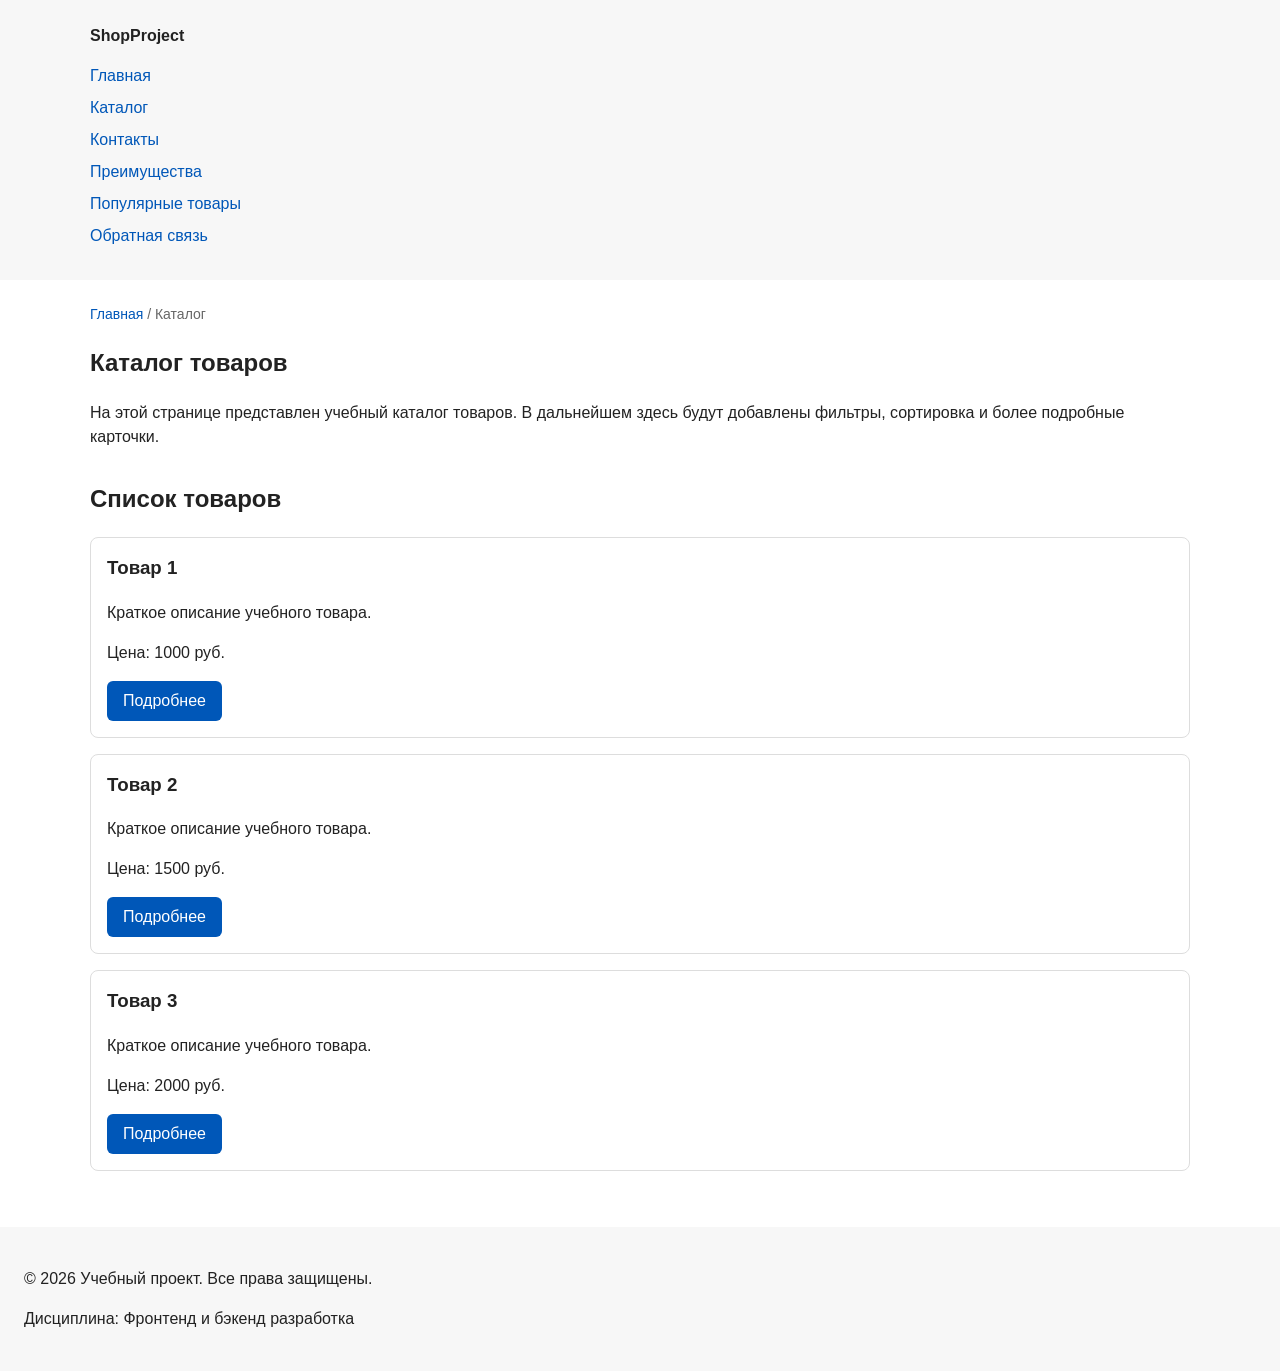
==== catalog.html @ 525224ce "feat: add multi-page structure navigation and anchors" ====
<!doctype html>
<html lang="ru">
  <head>
    <meta charset="UTF-8" />
    <meta name="viewport" content="width=device-width, initial-scale=1.0" />
    <meta
      name="description"
      content="Каталог товаров учебного интернет-магазина."
    />
    <title>Каталог товаров — Учебный интернет-магазин</title>
    <link rel="stylesheet" href="css/style.css" />
  </head>
  <body>
    <header>
      <div class="site-header">
        <a class="site-logo" href="index.html">ShopProject</a>
        <nav class="site-nav" aria-label="Основная навигация">
          <ul class="site-nav__list">
            <li><a href="index.html">Главная</a></li>
            <li><a href="catalog.html">Каталог</a></li>
            <li><a href="contacts.html">Контакты</a></li>
            <li><a href="index.html#advantages">Преимущества</a></li>
            <li><a href="index.html#popular">Популярные товары</a></li>
            <li><a href="index.html#contacts">Обратная связь</a></li>
          </ul>
        </nav>
      </div>
    </header>
    <main>
      <nav class="breadcrumbs" aria-label="Хлебные крошки">
        <a href="index.html">Главная</a>
        <span>Каталог</span>
      </nav>
      <section class="section">
        <h1>Каталог товаров</h1>
        <p>
          На этой странице представлен учебный каталог товаров. В дальнейшем
          здесь будут добавлены фильтры, сортировка и более подробные карточки.
        </p>
      </section>
      <section class="section">
        <h2>Список товаров</h2>
        <article class="product-card">
          <h3>Товар 1</h3>
          <p>Краткое описание учебного товара.</p>
          <p>Цена: 1000 руб.</p>
          <a class="button" href="index.html#popular">Подробнее</a>
        </article>
        <article class="product-card">
          <h3>Товар 2</h3>
          <p>Краткое описание учебного товара.</p>
          <p>Цена: 1500 руб.</p>
          <a class="button" href="index.html#popular">Подробнее</a>
        </article>
        <article class="product-card">
          <h3>Товар 3</h3>
          <p>Краткое описание учебного товара.</p>
          <p>Цена: 2000 руб.</p>
          <a class="button" href="index.html#popular">Подробнее</a>
        </article>
      </section>
    </main>
    <footer>
      <p>&copy; 2026 Учебный проект. Все права защищены.</p>
      <p>Дисциплина: Фронтенд и бэкенд разработка</p>
    </footer>
  </body>
</html>
---- css/style.css ----
/* ===============================
   1. Переменные проекта
   =============================== */
:root {
  /* Основные цвета проекта */
  --color-bg: #ffffff;
  --color-text: #222222;
  --color-muted: #666666;
  --color-primary: #0057b8;
  --color-primary-dark: #003f86;
  --color-border: #dddddd;
  --color-surface: #f7f7f7;
  --color-surface-accent: #eef5ff;
  --color-danger: #b00020;
  --color-success: #168a2f;
  --color-success-bg: #eefaf0;
  --color-white: #ffffff;

  /* Отступы */
  --space-xs: 4px;
  --space-sm: 8px;
  --space-md: 16px;
  --space-lg: 24px;
  --space-xl: 32px;

  /* Скругления */
  --radius-sm: 6px;
  --radius-md: 8px;
  --radius-lg: 12px;

  /* Размеры */
  --container-width: 1100px;
}

/* ===============================
   2. Базовые стили
   =============================== */
* {
  box-sizing: border-box;
}

body {
  margin: 0;
  font-family: Arial, sans-serif;
  line-height: 1.5;
  color: var(--color-text);
  background-color: var(--color-bg);
}

header,
main,
footer {
  padding: var(--space-lg);
}

header {
  background-color: var(--color-surface);
}

footer {
  background-color: var(--color-surface);
}

/* ===============================
   3. Общие элементы интерфейса
   =============================== */
a {
  color: var(--color-primary);
  text-decoration: none;
}

a:hover {
  color: var(--color-primary-dark);
}

a:focus-visible {
  outline: 2px solid var(--color-primary);
  outline-offset: 3px;
}

.button {
  display: inline-block;
  padding: var(--space-sm) var(--space-md);
  color: var(--color-white);
  background-color: var(--color-primary);
  text-decoration: none;
  border: none;
  border-radius: var(--radius-sm);
  cursor: pointer;
  font: inherit;
}

.button:hover {
  background-color: var(--color-primary-dark);
}

.button:focus-visible {
  outline: 2px solid var(--color-primary);
  outline-offset: 3px;
}

.button:disabled {
  opacity: 0.6;
  cursor: not-allowed;
}

/* ===============================
   4. Компоненты страницы
   =============================== */
.site-header {
  max-width: var(--container-width);
  margin: 0 auto;
}

.site-logo {
  font-weight: bold;
  text-decoration: none;
  color: var(--color-text);
}

.site-logo:hover {
  color: var(--color-primary);
}

.site-nav__list {
  padding: 0;
  margin: var(--space-md) 0 0;
  list-style: none;
}

.site-nav__list li {
  margin-bottom: var(--space-sm);
}

.hero {
  max-width: var(--container-width);
  margin: 0 auto var(--space-xl);
  padding: var(--space-xl) var(--space-lg);
  background-color: var(--color-surface-accent);
  border-radius: var(--radius-lg);
}

.section {
  max-width: var(--container-width);
  margin: 0 auto var(--space-xl);
}

.section h2 {
  margin-top: 0;
}

.product-card {
  margin-bottom: var(--space-md);
  padding: var(--space-md);
  border: 1px solid var(--color-border);
  border-radius: var(--radius-md);
  background-color: var(--color-bg);
  transition: border-color 0.2s ease;
}

.product-card:hover {
  border-color: var(--color-primary);
}

.product-card h3 {
  margin-top: 0;
}

.aside-info {
  max-width: var(--container-width);
  margin: 0 auto var(--space-xl);
  padding: var(--space-md);
  border-left: 4px solid var(--color-primary);
  background-color: var(--color-surface);
}

/* ===============================
   5. Форма и модальное окно
   =============================== */
.order-dialog {
  width: min(100% - 32px, 560px);
  padding: var(--space-lg);
  border: none;
  border-radius: var(--radius-lg);
}

.order-dialog::backdrop {
  background-color: rgba(0, 0, 0, 0.5);
}

.form-field {
  margin-bottom: var(--space-md);
}

.form-field label {
  display: block;
  margin-bottom: var(--space-xs);
}

.form-field input,
.form-field select,
.form-field textarea {
  width: 100%;
  padding: 10px 12px;
  border: 1px solid var(--color-border);
  border-radius: var(--radius-sm);
  font: inherit;
}

.form-field input[type='checkbox'] {
  width: auto;
}

.form-field small {
  display: block;
  margin-top: var(--space-xs);
  color: var(--color-muted);
}

.form-field input:hover,
.form-field select:hover,
.form-field textarea:hover {
  border-color: var(--color-primary);
}

.form-field input:focus-visible,
.form-field select:focus-visible,
.form-field textarea:focus-visible,
.form-actions button:focus-visible {
  outline: 2px solid var(--color-primary);
  outline-offset: 3px;
}

[aria-invalid='true'] {
  border-color: var(--color-danger);
}

.form-actions {
  display: flex;
  gap: 12px;
  margin-top: 20px;
}

.success-message {
  max-width: var(--container-width);
  margin: var(--space-lg) auto;
  padding: var(--space-md);
  border-left: 4px solid var(--color-success);
  background-color: var(--color-success-bg);
}
/* ===============================
   6. Навигация, хлебные крошки и якоря
   =============================== */
html {
  scroll-behavior: smooth;
}

:target {
  outline: 2px dashed var(--color-primary);
  outline-offset: 4px;
}

.breadcrumbs {
  max-width: var(--container-width);
  margin: 0 auto var(--space-md);
  font-size: 14px;
  color: var(--color-muted);
}

.breadcrumbs a {
  color: var(--color-primary);
}

.breadcrumbs span::before {
  content: ' / ';
  color: var(--color-muted);
}
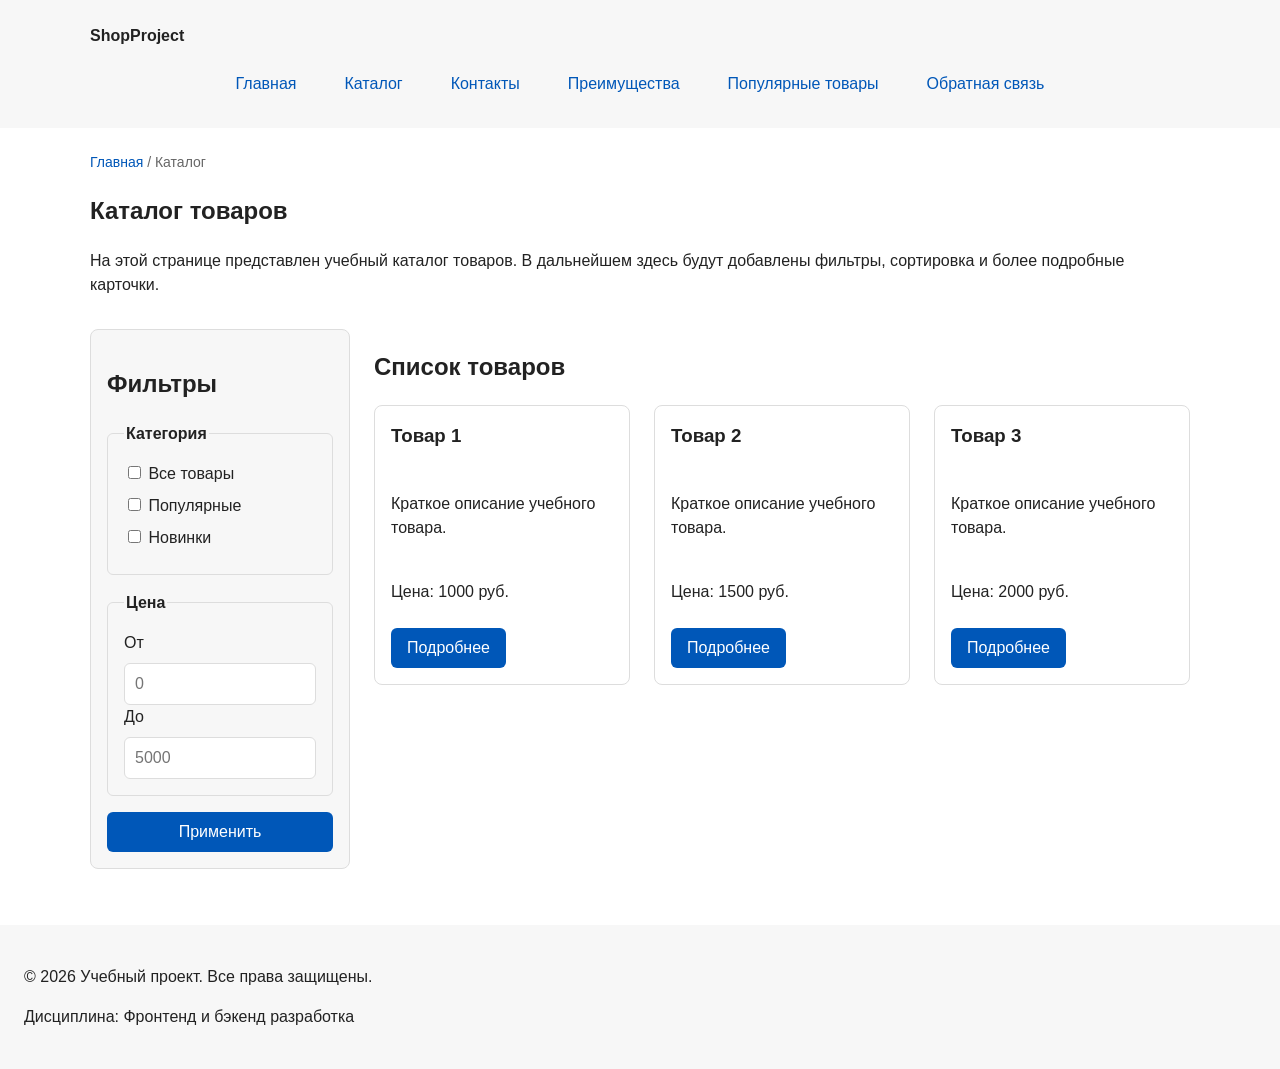
==== commit 2c482195: "feat: add flex navigation and grid catalog layout" ====
--- a/catalog.html
+++ b/catalog.html
@@ -38,26 +38,70 @@
           здесь будут добавлены фильтры, сортировка и более подробные карточки.
         </p>
       </section>
-      <section class="section">
-        <h2>Список товаров</h2>
-        <article class="product-card">
-          <h3>Товар 1</h3>
-          <p>Краткое описание учебного товара.</p>
-          <p>Цена: 1000 руб.</p>
-          <a class="button" href="index.html#popular">Подробнее</a>
-        </article>
-        <article class="product-card">
-          <h3>Товар 2</h3>
-          <p>Краткое описание учебного товара.</p>
-          <p>Цена: 1500 руб.</p>
-          <a class="button" href="index.html#popular">Подробнее</a>
-        </article>
-        <article class="product-card">
-          <h3>Товар 3</h3>
-          <p>Краткое описание учебного товара.</p>
-          <p>Цена: 2000 руб.</p>
-          <a class="button" href="index.html#popular">Подробнее</a>
-        </article>
+      <section class="catalog-layout">
+        <aside class="catalog-filters">
+          <h2>Фильтры</h2>
+          <form class="filters-form" action="#" method="get">
+            <fieldset>
+              <legend>Категория</legend>
+              <label>
+                <input type="checkbox" name="category" value="all" />
+                Все товары
+              </label>
+              <label>
+                <input type="checkbox" name="category" value="popular" />
+                Популярные
+              </label>
+              <label>
+                <input type="checkbox" name="category" value="new" />
+                Новинки
+              </label>
+            </fieldset>
+            <fieldset>
+              <legend>Цена</legend>
+              <label for="price-from">От</label>
+              <input
+                id="price-from"
+                name="price-from"
+                type="number"
+                min="0"
+                placeholder="0"
+              />
+              <label for="price-to">До</label>
+              <input
+                id="price-to"
+                name="price-to"
+                type="number"
+                min="0"
+                placeholder="5000"
+              />
+            </fieldset>
+            <button class="button" type="submit">Применить</button>
+          </form>
+        </aside>
+        <section class="catalog-products">
+          <h2>Список товаров</h2>
+          <div class="products-grid">
+            <article class="product-card">
+              <h3>Товар 1</h3>
+              <p>Краткое описание учебного товара.</p>
+              <p>Цена: 1000 руб.</p>
+              <a class="button" href="index.html#popular">Подробнее</a>
+            </article>
+            <article class="product-card">
+              <h3>Товар 2</h3>
+              <p>Краткое описание учебного товара.</p>
+              <p>Цена: 1500 руб.</p>
+              <a class="button" href="index.html#popular">Подробнее</a>
+            </article>
+            <article class="product-card">
+              <h3>Товар 3</h3>
+              <p>Краткое описание учебного товара.</p>
+              <p>Цена: 2000 руб.</p>
+              <a class="button" href="index.html#popular">Подробнее</a>
+            </article>
+          </div>
+        </section>
       </section>
     </main>
     <footer>
--- a/css/style.css
+++ b/css/style.css
@@ -123,13 +123,34 @@
 }
 
 .site-nav__list {
+  display: flex;
+  flex-wrap: wrap;
+  justify-content: center;
+  align-items: center;
+  gap: var(--space-md);
   padding: 0;
   margin: var(--space-md) 0 0;
   list-style: none;
 }
 
 .site-nav__list li {
-  margin-bottom: var(--space-sm);
+  margin-bottom: 0;
+}
+
+.site-nav__list a {
+  display: inline-block;
+  padding: var(--space-sm) var(--space-md);
+  color: var(--color-primary);
+  text-decoration: none;
+  border-radius: var(--radius-sm);
+  transition:
+    background-color 0.2s ease,
+    color 0.2s ease;
+}
+
+.site-nav__list a:hover {
+  color: var(--color-white);
+  background-color: var(--color-primary);
 }
 
 .hero {
@@ -150,12 +171,20 @@
 }
 
 .product-card {
-  margin-bottom: var(--space-md);
+  display: flex;
+  flex-direction: column;
+  gap: var(--space-sm);
+  margin-bottom: 0;
   padding: var(--space-md);
   border: 1px solid var(--color-border);
   border-radius: var(--radius-md);
   background-color: var(--color-bg);
   transition: border-color 0.2s ease;
+}
+
+.product-card .button {
+  margin-top: auto;
+  align-self: flex-start;
 }
 
 .product-card:hover {
@@ -275,3 +304,61 @@
   content: ' / ';
   color: var(--color-muted);
 }
+/* ===============================
+   7. Flexbox и CSS Grid раскладка
+   =============================== */
+.products-grid {
+  display: grid;
+  grid-template-columns: repeat(3, 1fr);
+  gap: var(--space-lg);
+}
+
+.catalog-layout {
+  max-width: var(--container-width);
+  margin: 0 auto var(--space-xl);
+  display: grid;
+  grid-template-columns: 260px 1fr;
+  grid-template-areas: 'filters products';
+  gap: var(--space-lg);
+}
+
+.catalog-filters {
+  grid-area: filters;
+  padding: var(--space-md);
+  border: 1px solid var(--color-border);
+  border-radius: var(--radius-md);
+  background-color: var(--color-surface);
+}
+
+.catalog-products {
+  grid-area: products;
+}
+
+.filters-form {
+  display: grid;
+  gap: var(--space-md);
+}
+
+.filters-form fieldset {
+  margin: 0;
+  padding: var(--space-md);
+  border: 1px solid var(--color-border);
+  border-radius: var(--radius-sm);
+}
+
+.filters-form legend {
+  font-weight: 700;
+}
+
+.filters-form label {
+  display: block;
+  margin-bottom: var(--space-sm);
+}
+
+.filters-form input[type='number'] {
+  width: 100%;
+  padding: 8px 10px;
+  border: 1px solid var(--color-border);
+  border-radius: var(--radius-sm);
+  font: inherit;
+}
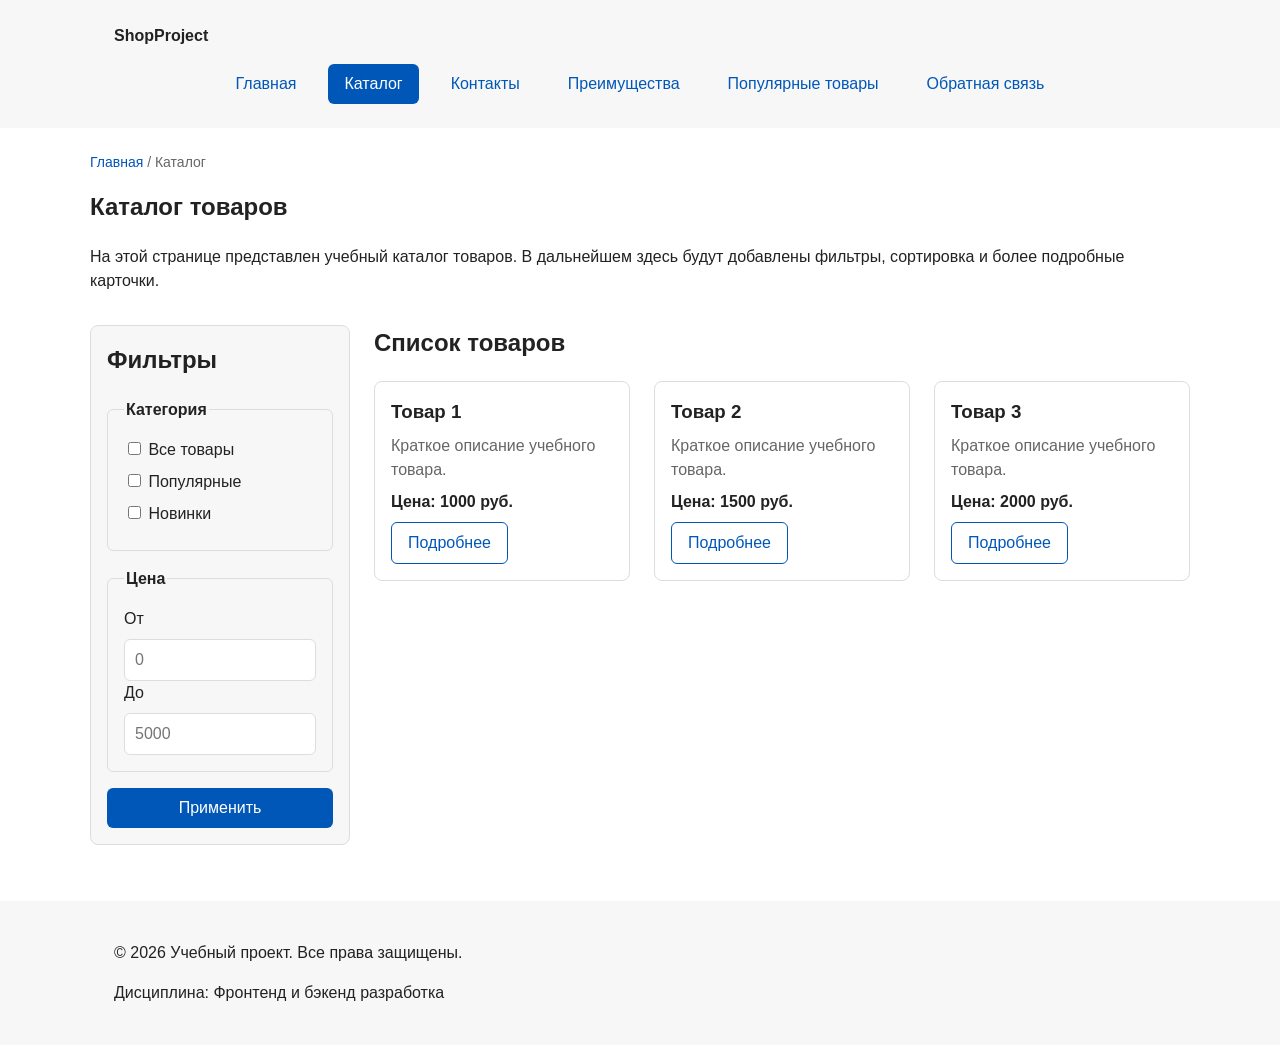
==== commit 842e4790: "refactor: apply BEM naming to CSS classes" ====
--- a/catalog.html
+++ b/catalog.html
@@ -11,64 +11,92 @@
     <link rel="stylesheet" href="css/style.css" />
   </head>
   <body>
-    <header>
-      <div class="site-header">
-        <a class="site-logo" href="index.html">ShopProject</a>
+    <header class="site-header">
+      <div class="site-header__inner">
+        <a class="site-header__logo" href="index.html">ShopProject</a>
         <nav class="site-nav" aria-label="Основная навигация">
           <ul class="site-nav__list">
-            <li><a href="index.html">Главная</a></li>
-            <li><a href="catalog.html">Каталог</a></li>
-            <li><a href="contacts.html">Контакты</a></li>
-            <li><a href="index.html#advantages">Преимущества</a></li>
-            <li><a href="index.html#popular">Популярные товары</a></li>
-            <li><a href="index.html#contacts">Обратная связь</a></li>
+            <li class="site-nav__item">
+              <a class="site-nav__link" href="index.html">Главная</a>
+            </li>
+            <li class="site-nav__item">
+              <a
+                class="site-nav__link site-nav__link--active"
+                href="catalog.html"
+                >Каталог</a
+              >
+            </li>
+            <li class="site-nav__item">
+              <a class="site-nav__link" href="contacts.html">Контакты</a>
+            </li>
+            <li class="site-nav__item">
+              <a class="site-nav__link" href="index.html#advantages"
+                >Преимущества</a
+              >
+            </li>
+            <li class="site-nav__item">
+              <a class="site-nav__link" href="index.html#popular"
+                >Популярные товары</a
+              >
+            </li>
+            <li class="site-nav__item">
+              <a class="site-nav__link" href="index.html#contacts"
+                >Обратная связь</a
+              >
+            </li>
           </ul>
         </nav>
       </div>
     </header>
+
     <main>
       <nav class="breadcrumbs" aria-label="Хлебные крошки">
-        <a href="index.html">Главная</a>
-        <span>Каталог</span>
+        <a class="breadcrumbs__link" href="index.html">Главная</a>
+        <span class="breadcrumbs__current">Каталог</span>
       </nav>
+
       <section class="section">
-        <h1>Каталог товаров</h1>
+        <h1 class="section__title">Каталог товаров</h1>
         <p>
           На этой странице представлен учебный каталог товаров. В дальнейшем
           здесь будут добавлены фильтры, сортировка и более подробные карточки.
         </p>
       </section>
+
       <section class="catalog-layout">
         <aside class="catalog-filters">
-          <h2>Фильтры</h2>
+          <h2 class="catalog-filters__title">Фильтры</h2>
           <form class="filters-form" action="#" method="get">
-            <fieldset>
-              <legend>Категория</legend>
-              <label>
+            <fieldset class="filters-form__group">
+              <legend class="filters-form__legend">Категория</legend>
+              <label class="filters-form__label">
                 <input type="checkbox" name="category" value="all" />
                 Все товары
               </label>
-              <label>
+              <label class="filters-form__label">
                 <input type="checkbox" name="category" value="popular" />
                 Популярные
               </label>
-              <label>
+              <label class="filters-form__label">
                 <input type="checkbox" name="category" value="new" />
                 Новинки
               </label>
             </fieldset>
-            <fieldset>
-              <legend>Цена</legend>
-              <label for="price-from">От</label>
+
+            <fieldset class="filters-form__group">
+              <legend class="filters-form__legend">Цена</legend>
+              <label class="filters-form__label" for="price-from">От</label>
               <input
+                class="filters-form__input"
                 id="price-from"
                 name="price-from"
                 type="number"
                 min="0"
                 placeholder="0"
               />
-              <label for="price-to">До</label>
+              <label class="filters-form__label" for="price-to">До</label>
               <input
+                class="filters-form__input"
                 id="price-to"
                 name="price-to"
                 type="number"
@@ -76,37 +104,62 @@
                 placeholder="5000"
               />
             </fieldset>
-            <button class="button" type="submit">Применить</button>
+
+            <button class="button button--primary" type="submit">
+              Применить
+            </button>
           </form>
         </aside>
+
         <section class="catalog-products">
-          <h2>Список товаров</h2>
+          <h2 class="catalog-products__title">Список товаров</h2>
           <div class="products-grid">
             <article class="product-card">
-              <h3>Товар 1</h3>
-              <p>Краткое описание учебного товара.</p>
-              <p>Цена: 1000 руб.</p>
-              <a class="button" href="index.html#popular">Подробнее</a>
+              <h3 class="product-card__title">Товар 1</h3>
+              <p class="product-card__description">
+                Краткое описание учебного товара.
+              </p>
+              <p class="product-card__price">Цена: 1000 руб.</p>
+              <a
+                class="button button--secondary product-card__button"
+                href="index.html#popular"
+                >Подробнее</a
+              >
             </article>
             <article class="product-card">
-              <h3>Товар 2</h3>
-              <p>Краткое описание учебного товара.</p>
-              <p>Цена: 1500 руб.</p>
-              <a class="button" href="index.html#popular">Подробнее</a>
+              <h3 class="product-card__title">Товар 2</h3>
+              <p class="product-card__description">
+                Краткое описание учебного товара.
+              </p>
+              <p class="product-card__price">Цена: 1500 руб.</p>
+              <a
+                class="button button--secondary product-card__button"
+                href="index.html#popular"
+                >Подробнее</a
+              >
             </article>
             <article class="product-card">
-              <h3>Товар 3</h3>
-              <p>Краткое описание учебного товара.</p>
-              <p>Цена: 2000 руб.</p>
-              <a class="button" href="index.html#popular">Подробнее</a>
+              <h3 class="product-card__title">Товар 3</h3>
+              <p class="product-card__description">
+                Краткое описание учебного товара.
+              </p>
+              <p class="product-card__price">Цена: 2000 руб.</p>
+              <a
+                class="button button--secondary product-card__button"
+                href="index.html#popular"
+                >Подробнее</a
+              >
             </article>
           </div>
         </section>
       </section>
     </main>
-    <footer>
-      <p>&copy; 2026 Учебный проект. Все права защищены.</p>
-      <p>Дисциплина: Фронтенд и бэкенд разработка</p>
+
+    <footer class="site-footer">
+      <div class="site-footer__inner">
+        <p>&copy; 2026 Учебный проект. Все права защищены.</p>
+        <p>Дисциплина: Фронтенд и бэкенд разработка</p>
+      </div>
     </footer>
   </body>
 </html>
--- a/css/style.css
+++ b/css/style.css
@@ -2,7 +2,6 @@
    1. Переменные проекта
    =============================== */
 :root {
-  /* Основные цвета проекта */
   --color-bg: #ffffff;
   --color-text: #222222;
   --color-muted: #666666;
@@ -16,19 +15,16 @@
   --color-success-bg: #eefaf0;
   --color-white: #ffffff;
 
-  /* Отступы */
   --space-xs: 4px;
   --space-sm: 8px;
   --space-md: 16px;
   --space-lg: 24px;
   --space-xl: 32px;
 
-  /* Скругления */
   --radius-sm: 6px;
   --radius-md: 8px;
   --radius-lg: 12px;
 
-  /* Размеры */
   --container-width: 1100px;
 }
 
@@ -37,6 +33,10 @@
    =============================== */
 * {
   box-sizing: border-box;
+}
+
+html {
+  scroll-behavior: smooth;
 }
 
 body {
@@ -47,51 +47,50 @@
   background-color: var(--color-bg);
 }
 
-header,
-main,
-footer {
+main {
   padding: var(--space-lg);
 }
 
-header {
-  background-color: var(--color-surface);
-}
-
-footer {
-  background-color: var(--color-surface);
-}
-
-/* ===============================
-   3. Общие элементы интерфейса
-   =============================== */
-a {
-  color: var(--color-primary);
-  text-decoration: none;
-}
-
-a:hover {
-  color: var(--color-primary-dark);
-}
-
-a:focus-visible {
-  outline: 2px solid var(--color-primary);
-  outline-offset: 3px;
-}
-
+/* Подсветка целевого якоря */
+:target {
+  outline: 2px dashed var(--color-primary);
+  outline-offset: 4px;
+}
+
+/* ===============================
+   3. Блок кнопки (button)
+   =============================== */
 .button {
   display: inline-block;
   padding: var(--space-sm) var(--space-md);
+  border: none;
+  border-radius: var(--radius-sm);
+  font: inherit;
+  text-decoration: none;
+  cursor: pointer;
+  transition:
+    background-color 0.2s ease,
+    color 0.2s ease;
+}
+
+.button--primary {
   color: var(--color-white);
   background-color: var(--color-primary);
-  text-decoration: none;
-  border: none;
-  border-radius: var(--radius-sm);
-  cursor: pointer;
-  font: inherit;
-}
-
-.button:hover {
+}
+
+.button--primary:hover {
   background-color: var(--color-primary-dark);
+}
+
+.button--secondary {
+  color: var(--color-primary);
+  background-color: transparent;
+  border: 1px solid var(--color-primary);
+}
+
+.button--secondary:hover {
+  color: var(--color-white);
+  background-color: var(--color-primary);
 }
 
 .button:focus-visible {
@@ -99,26 +98,33 @@
   outline-offset: 3px;
 }
 
-.button:disabled {
+.button:disabled,
+.button--disabled {
   opacity: 0.6;
   cursor: not-allowed;
 }
 
 /* ===============================
-   4. Компоненты страницы
+   4. Шапка и навигация (site-header, site-nav)
    =============================== */
 .site-header {
+  background-color: var(--color-surface);
+}
+
+.site-header__inner {
   max-width: var(--container-width);
   margin: 0 auto;
-}
-
-.site-logo {
-  font-weight: bold;
+  padding: var(--space-lg);
+}
+
+.site-header__logo {
+  font-weight: 700;
+  color: var(--color-text);
   text-decoration: none;
-  color: var(--color-text);
-}
-
-.site-logo:hover {
+  transition: color 0.2s ease;
+}
+
+.site-header__logo:hover {
   color: var(--color-primary);
 }
 
@@ -133,11 +139,11 @@
   list-style: none;
 }
 
-.site-nav__list li {
+.site-nav__item {
   margin-bottom: 0;
 }
 
-.site-nav__list a {
+.site-nav__link {
   display: inline-block;
   padding: var(--space-sm) var(--space-md);
   color: var(--color-primary);
@@ -148,11 +154,48 @@
     color 0.2s ease;
 }
 
-.site-nav__list a:hover {
+.site-nav__link:hover {
   color: var(--color-white);
   background-color: var(--color-primary);
 }
 
+.site-nav__link:focus-visible {
+  outline: 2px solid var(--color-primary);
+  outline-offset: 3px;
+}
+
+.site-nav__link--active {
+  color: var(--color-white);
+  background-color: var(--color-primary);
+}
+
+/* ===============================
+   5. Хлебные крошки (breadcrumbs)
+   =============================== */
+.breadcrumbs {
+  max-width: var(--container-width);
+  margin: 0 auto var(--space-md);
+  font-size: 14px;
+  color: var(--color-muted);
+}
+
+.breadcrumbs__link {
+  color: var(--color-primary);
+  text-decoration: none;
+}
+
+.breadcrumbs__link:hover {
+  text-decoration: underline;
+}
+
+.breadcrumbs__current::before {
+  content: ' / ';
+  color: var(--color-muted);
+}
+
+/* ===============================
+   6. Основные компоненты страниц (hero, section, aside-info)
+   =============================== */
 .hero {
   max-width: var(--container-width);
   margin: 0 auto var(--space-xl);
@@ -161,20 +204,44 @@
   border-radius: var(--radius-lg);
 }
 
+.hero__title {
+  margin-top: 0;
+}
+
 .section {
   max-width: var(--container-width);
   margin: 0 auto var(--space-xl);
 }
 
-.section h2 {
-  margin-top: 0;
+.section__title {
+  margin-top: 0;
+}
+
+.aside-info {
+  max-width: var(--container-width);
+  margin: 0 auto var(--space-xl);
+  padding: var(--space-md);
+  border-left: 4px solid var(--color-primary);
+  background-color: var(--color-surface);
+}
+
+.aside-info__title {
+  margin-top: 0;
+}
+
+/* ===============================
+   7. Карточки и сетка товаров (products-grid, product-card)
+   =============================== */
+.products-grid {
+  display: grid;
+  grid-template-columns: repeat(3, 1fr);
+  gap: var(--space-lg);
 }
 
 .product-card {
   display: flex;
   flex-direction: column;
   gap: var(--space-sm);
-  margin-bottom: 0;
   padding: var(--space-md);
   border: 1px solid var(--color-border);
   border-radius: var(--radius-md);
@@ -182,137 +249,45 @@
   transition: border-color 0.2s ease;
 }
 
-.product-card .button {
+.product-card:hover {
+  border-color: var(--color-primary);
+}
+
+.product-card--featured {
+  border-color: var(--color-primary);
+}
+
+.product-card--discount {
+  border-color: var(--color-danger);
+}
+
+.product-card__title {
+  margin: 0;
+  color: var(--color-text);
+}
+
+.product-card__description {
+  margin: 0;
+  color: var(--color-muted);
+}
+
+.product-card__price {
+  margin: 0;
+  font-weight: 700;
+}
+
+.product-card--discount .product-card__price {
+  color: var(--color-danger);
+}
+
+.product-card__button {
   margin-top: auto;
   align-self: flex-start;
 }
 
-.product-card:hover {
-  border-color: var(--color-primary);
-}
-
-.product-card h3 {
-  margin-top: 0;
-}
-
-.aside-info {
-  max-width: var(--container-width);
-  margin: 0 auto var(--space-xl);
-  padding: var(--space-md);
-  border-left: 4px solid var(--color-primary);
-  background-color: var(--color-surface);
-}
-
-/* ===============================
-   5. Форма и модальное окно
-   =============================== */
-.order-dialog {
-  width: min(100% - 32px, 560px);
-  padding: var(--space-lg);
-  border: none;
-  border-radius: var(--radius-lg);
-}
-
-.order-dialog::backdrop {
-  background-color: rgba(0, 0, 0, 0.5);
-}
-
-.form-field {
-  margin-bottom: var(--space-md);
-}
-
-.form-field label {
-  display: block;
-  margin-bottom: var(--space-xs);
-}
-
-.form-field input,
-.form-field select,
-.form-field textarea {
-  width: 100%;
-  padding: 10px 12px;
-  border: 1px solid var(--color-border);
-  border-radius: var(--radius-sm);
-  font: inherit;
-}
-
-.form-field input[type='checkbox'] {
-  width: auto;
-}
-
-.form-field small {
-  display: block;
-  margin-top: var(--space-xs);
-  color: var(--color-muted);
-}
-
-.form-field input:hover,
-.form-field select:hover,
-.form-field textarea:hover {
-  border-color: var(--color-primary);
-}
-
-.form-field input:focus-visible,
-.form-field select:focus-visible,
-.form-field textarea:focus-visible,
-.form-actions button:focus-visible {
-  outline: 2px solid var(--color-primary);
-  outline-offset: 3px;
-}
-
-[aria-invalid='true'] {
-  border-color: var(--color-danger);
-}
-
-.form-actions {
-  display: flex;
-  gap: 12px;
-  margin-top: 20px;
-}
-
-.success-message {
-  max-width: var(--container-width);
-  margin: var(--space-lg) auto;
-  padding: var(--space-md);
-  border-left: 4px solid var(--color-success);
-  background-color: var(--color-success-bg);
-}
-/* ===============================
-   6. Навигация, хлебные крошки и якоря
-   =============================== */
-html {
-  scroll-behavior: smooth;
-}
-
-:target {
-  outline: 2px dashed var(--color-primary);
-  outline-offset: 4px;
-}
-
-.breadcrumbs {
-  max-width: var(--container-width);
-  margin: 0 auto var(--space-md);
-  font-size: 14px;
-  color: var(--color-muted);
-}
-
-.breadcrumbs a {
-  color: var(--color-primary);
-}
-
-.breadcrumbs span::before {
-  content: ' / ';
-  color: var(--color-muted);
-}
-/* ===============================
-   7. Flexbox и CSS Grid раскладка
-   =============================== */
-.products-grid {
-  display: grid;
-  grid-template-columns: repeat(3, 1fr);
-  gap: var(--space-lg);
-}
-
+/* ===============================
+   8. Страница каталога и фильтры (catalog-layout, catalog-filters, filters-form)
+   =============================== */
 .catalog-layout {
   max-width: var(--container-width);
   margin: 0 auto var(--space-xl);
@@ -330,8 +305,16 @@
   background-color: var(--color-surface);
 }
 
+.catalog-filters__title {
+  margin-top: 0;
+}
+
 .catalog-products {
   grid-area: products;
+}
+
+.catalog-products__title {
+  margin-top: 0;
 }
 
 .filters-form {
@@ -339,26 +322,118 @@
   gap: var(--space-md);
 }
 
-.filters-form fieldset {
+.filters-form__group {
   margin: 0;
   padding: var(--space-md);
   border: 1px solid var(--color-border);
   border-radius: var(--radius-sm);
 }
 
-.filters-form legend {
+.filters-form__legend {
   font-weight: 700;
 }
 
-.filters-form label {
+.filters-form__label {
   display: block;
   margin-bottom: var(--space-sm);
 }
 
-.filters-form input[type='number'] {
+.filters-form__input {
   width: 100%;
   padding: 8px 10px;
   border: 1px solid var(--color-border);
   border-radius: var(--radius-sm);
   font: inherit;
 }
+
+/* ===============================
+   9. Модальное окно и форма заявки (order-dialog, order-form)
+   =============================== */
+.order-dialog {
+  width: min(100% - 32px, 560px);
+  padding: var(--space-lg);
+  border: none;
+  border-radius: var(--radius-lg);
+}
+
+.order-dialog::backdrop {
+  background-color: rgba(0, 0, 0, 0.5);
+}
+
+.order-dialog__title {
+  margin-top: 0;
+}
+
+.order-form__field {
+  margin-bottom: var(--space-md);
+}
+
+.order-form__label {
+  display: block;
+  margin-bottom: var(--space-xs);
+}
+
+.order-form__input,
+.order-form__select,
+.order-form__textarea {
+  width: 100%;
+  padding: 10px 12px;
+  border: 1px solid var(--color-border);
+  border-radius: var(--radius-sm);
+  font: inherit;
+}
+
+.order-form__checkbox {
+  width: auto;
+}
+
+.order-form__help {
+  display: block;
+  margin-top: var(--space-xs);
+  color: var(--color-muted);
+}
+
+.order-form__input:hover,
+.order-form__select:hover,
+.order-form__textarea:hover {
+  border-color: var(--color-primary);
+}
+
+.order-form__input:focus-visible,
+.order-form__select:focus-visible,
+.order-form__textarea:focus-visible {
+  outline: 2px solid var(--color-primary);
+  outline-offset: 3px;
+}
+
+[aria-invalid='true'] {
+  border-color: var(--color-danger);
+}
+
+.order-form__actions {
+  display: flex;
+  gap: var(--space-md);
+  margin-top: var(--space-lg);
+}
+
+/* Сообщение об успешной отправке */
+.success-message {
+  max-width: var(--container-width);
+  margin: var(--space-lg) auto;
+  padding: var(--space-md);
+  border-left: 4px solid var(--color-success);
+  background-color: var(--color-success-bg);
+}
+
+/* ===============================
+   10. Подвал сайта (site-footer)
+   =============================== */
+.site-footer {
+  background-color: var(--color-surface);
+}
+
+.site-footer__inner {
+  max-width: var(--container-width);
+  margin: 0 auto;
+  padding: var(--space-lg);
+}
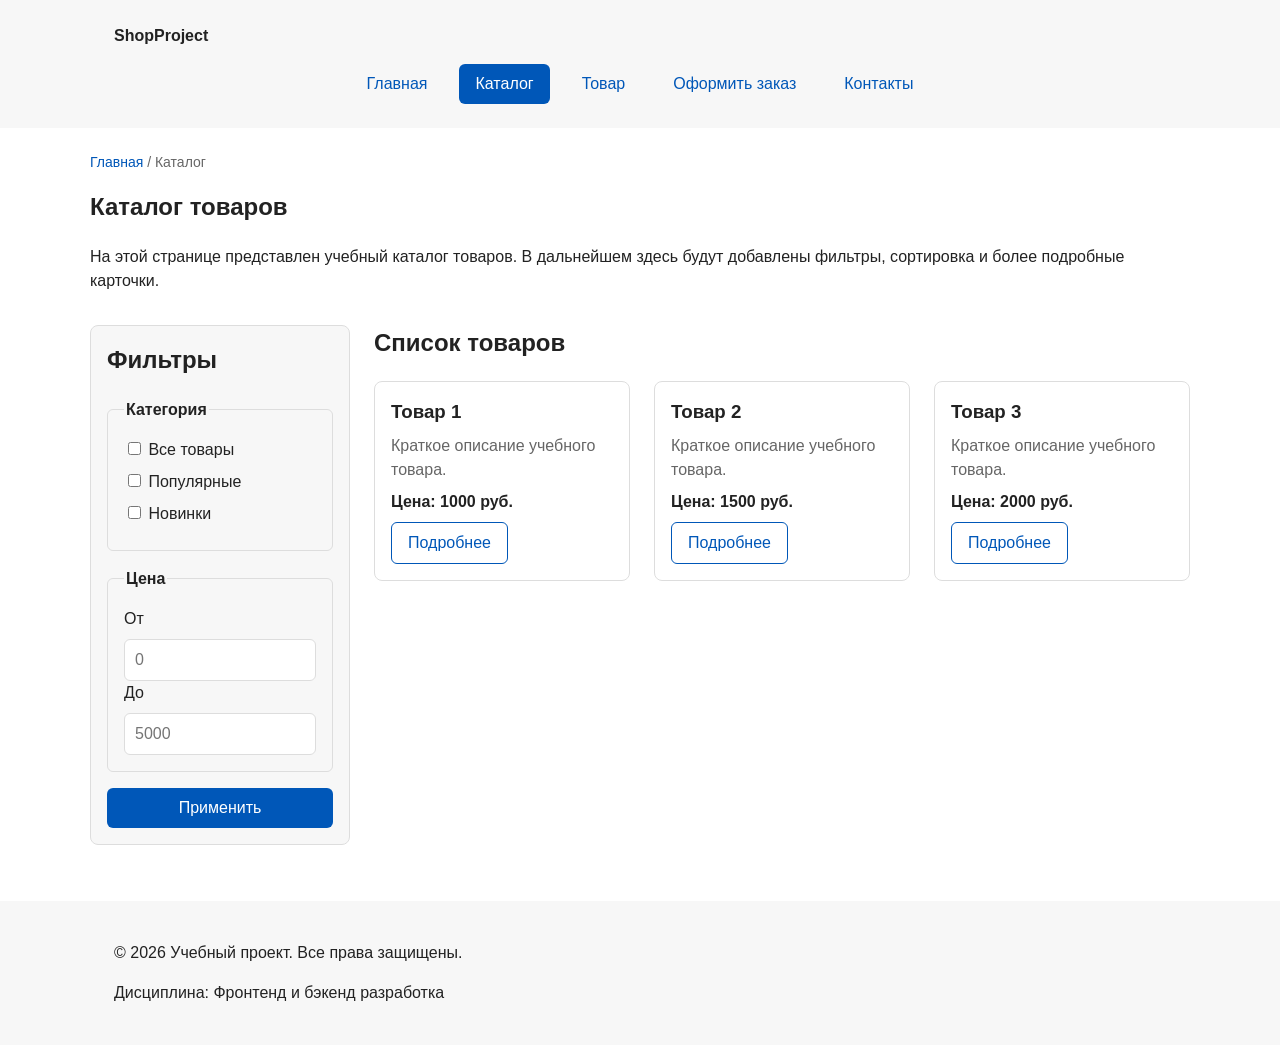
==== commit 80c61717: "feat: complete KR1 requirements" ====
--- a/catalog.html
+++ b/catalog.html
@@ -9,6 +9,7 @@
     />
     <title>Каталог товаров — Учебный интернет-магазин</title>
     <link rel="stylesheet" href="css/style.css" />
+    <script src="js/main.js" defer></script>
   </head>
   <body>
     <header class="site-header">
@@ -27,22 +28,13 @@
               >
             </li>
             <li class="site-nav__item">
-              <a class="site-nav__link" href="contacts.html">Контакты</a>
+              <a class="site-nav__link" href="product.html">Товар</a>
             </li>
             <li class="site-nav__item">
-              <a class="site-nav__link" href="index.html#advantages"
-                >Преимущества</a
-              >
+              <a class="site-nav__link" href="order.html">Оформить заказ</a>
             </li>
             <li class="site-nav__item">
-              <a class="site-nav__link" href="index.html#popular"
-                >Популярные товары</a
-              >
-            </li>
-            <li class="site-nav__item">
-              <a class="site-nav__link" href="index.html#contacts"
-                >Обратная связь</a
-              >
+              <a class="site-nav__link" href="contacts.html">Контакты</a>
             </li>
           </ul>
         </nav>
--- a/css/style.css
+++ b/css/style.css
@@ -437,3 +437,110 @@
   margin: 0 auto;
   padding: var(--space-lg);
 }
+/* ===============================
+   11. Позиционирование и дополнительные компоненты (КР №1)
+   =============================== */
+
+/* Карточка товара как relative-контейнер для absolute-бейджа */
+.product-card {
+  position: relative;
+}
+
+.product-card__badge {
+  position: absolute;
+  top: var(--space-sm);
+  right: var(--space-sm);
+  padding: 4px 8px;
+  font-size: 12px;
+  font-weight: 700;
+  color: var(--color-white);
+  background-color: var(--color-danger);
+  border-radius: var(--radius-sm);
+}
+
+/* Sticky-фильтр на странице каталога */
+.catalog-filters {
+  position: sticky;
+  top: var(--space-md);
+}
+
+/* Fixed-кнопка быстрой прокрутки «Наверх» */
+.scroll-top-btn {
+  position: fixed;
+  bottom: var(--space-lg);
+  right: var(--space-lg);
+  width: 44px;
+  height: 44px;
+  display: flex;
+  align-items: center;
+  justify-content: center;
+  background-color: var(--color-primary);
+  color: var(--color-white);
+  text-decoration: none;
+  font-size: 20px;
+  font-weight: bold;
+  border-radius: 50%;
+  box-shadow: 0 4px 10px rgba(0, 0, 0, 0.2);
+  z-index: 100;
+  transition:
+    background-color 0.2s ease,
+    transform 0.2s ease;
+}
+
+.scroll-top-btn:hover {
+  background-color: var(--color-primary-dark);
+  transform: translateY(-3px);
+}
+
+.scroll-top-btn:focus-visible {
+  outline: 2px solid var(--color-primary);
+  outline-offset: 3px;
+}
+
+/* Стили таблицы характеристик */
+.product-table {
+  width: 100%;
+  max-width: var(--container-width);
+  margin-top: var(--space-md);
+  border-collapse: collapse;
+  background-color: var(--color-bg);
+  border: 1px solid var(--color-border);
+  border-radius: var(--radius-md);
+  overflow: hidden;
+}
+
+.product-table__caption {
+  font-weight: 700;
+  margin-bottom: var(--space-sm);
+  text-align: left;
+  color: var(--color-muted);
+}
+
+.product-table th,
+.product-table td {
+  padding: 12px 16px;
+  text-align: left;
+  border-bottom: 1px solid var(--color-border);
+}
+
+.product-table th {
+  background-color: var(--color-surface);
+  font-weight: 700;
+  color: var(--color-text);
+}
+
+.product-table tbody tr:hover {
+  background-color: var(--color-surface-accent);
+}
+
+/* Стили формы на отдельной странице */
+.order-form--page {
+  max-width: 600px;
+  margin-top: var(--space-lg);
+}
+
+.product-detail__actions {
+  display: flex;
+  gap: var(--space-md);
+  margin-top: var(--space-md);
+}
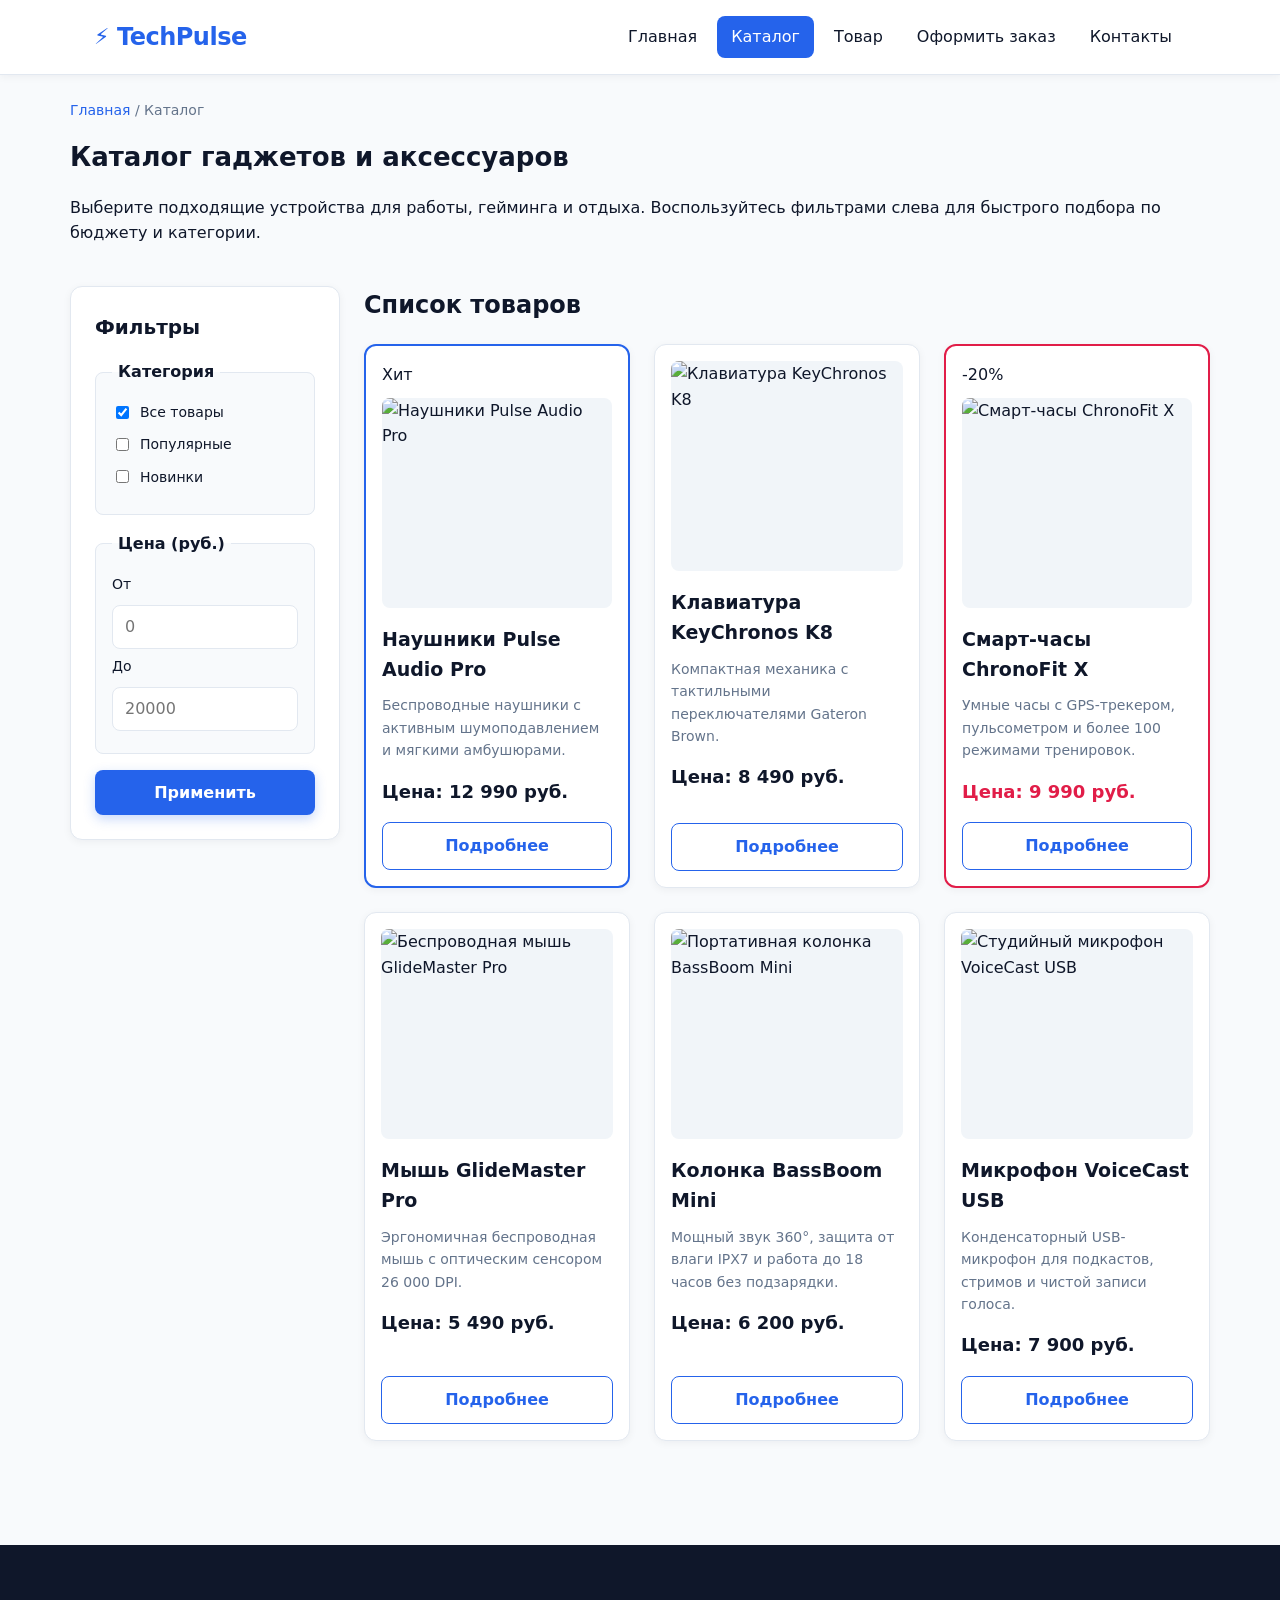
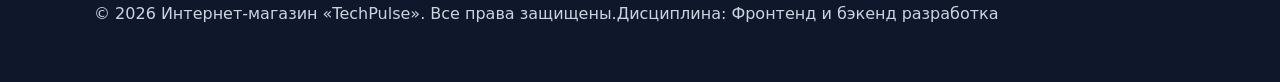
==== commit f69c0372: "Update shop design and products" ====
--- a/catalog.html
+++ b/catalog.html
@@ -1,20 +1,20 @@
-<!doctype html>
+<!DOCTYPE html>
 <html lang="ru">
   <head>
     <meta charset="UTF-8" />
     <meta name="viewport" content="width=device-width, initial-scale=1.0" />
     <meta
       name="description"
-      content="Каталог товаров учебного интернет-магазина."
+      content="Каталог товаров интернет-магазина TechPulse."
     />
-    <title>Каталог товаров — Учебный интернет-магазин</title>
+    <title>Каталог товаров — TechPulse</title>
     <link rel="stylesheet" href="css/style.css" />
     <script src="js/main.js" defer></script>
   </head>
   <body>
     <header class="site-header">
       <div class="site-header__inner">
-        <a class="site-header__logo" href="index.html">ShopProject</a>
+        <a class="site-header__logo" href="index.html">TechPulse</a>
         <nav class="site-nav" aria-label="Основная навигация">
           <ul class="site-nav__list">
             <li class="site-nav__item">
@@ -48,10 +48,11 @@
       </nav>
 
       <section class="section">
-        <h1 class="section__title">Каталог товаров</h1>
+        <h1 class="section__title">Каталог гаджетов и аксессуаров</h1>
         <p>
-          На этой странице представлен учебный каталог товаров. В дальнейшем
-          здесь будут добавлены фильтры, сортировка и более подробные карточки.
+          Выберите подходящие устройства для работы, гейминга и отдыха.
+          Воспользуйтесь фильтрами слева для быстрого подбора по бюджету и
+          категории.
         </p>
       </section>
 
@@ -62,7 +63,7 @@
             <fieldset class="filters-form__group">
               <legend class="filters-form__legend">Категория</legend>
               <label class="filters-form__label">
-                <input type="checkbox" name="category" value="all" />
+                <input type="checkbox" name="category" value="all" checked />
                 Все товары
               </label>
               <label class="filters-form__label">
@@ -76,7 +77,7 @@
             </fieldset>
 
             <fieldset class="filters-form__group">
-              <legend class="filters-form__legend">Цена</legend>
+              <legend class="filters-form__legend">Цена (руб.)</legend>
               <label class="filters-form__label" for="price-from">От</label>
               <input
                 class="filters-form__input"
@@ -93,7 +94,7 @@
                 name="price-to"
                 type="number"
                 min="0"
-                placeholder="5000"
+                placeholder="20000"
               />
             </fieldset>
 
@@ -106,36 +107,113 @@
         <section class="catalog-products">
           <h2 class="catalog-products__title">Список товаров</h2>
           <div class="products-grid">
-            <article class="product-card">
-              <h3 class="product-card__title">Товар 1</h3>
-              <p class="product-card__description">
-                Краткое описание учебного товара.
-              </p>
-              <p class="product-card__price">Цена: 1000 руб.</p>
-              <a
-                class="button button--secondary product-card__button"
-                href="index.html#popular"
-                >Подробнее</a
-              >
-            </article>
-            <article class="product-card">
-              <h3 class="product-card__title">Товар 2</h3>
-              <p class="product-card__description">
-                Краткое описание учебного товара.
-              </p>
-              <p class="product-card__price">Цена: 1500 руб.</p>
-              <a
-                class="button button--secondary product-card__button"
-                href="index.html#popular"
-                >Подробнее</a
-              >
-            </article>
-            <article class="product-card">
-              <h3 class="product-card__title">Товар 3</h3>
-              <p class="product-card__description">
-                Краткое описание учебного товара.
-              </p>
-              <p class="product-card__price">Цена: 2000 руб.</p>
+            <article class="product-card product-card--featured">
+              <span class="product-card__badge">Хит</span>
+              <img
+                class="product-card__image"
+                src="https://images.unsplash.com/photo-1505740420928-5e560c06d30e?auto=format&fit=crop&w=600&q=80"
+                alt="Наушники Pulse Audio Pro"
+              />
+              <h3 class="product-card__title">Наушники Pulse Audio Pro</h3>
+              <p class="product-card__description">
+                Беспроводные наушники с активным шумоподавлением и мягкими
+                амбушюрами.
+              </p>
+              <p class="product-card__price">Цена: 12 990 руб.</p>
+              <a
+                class="button button--secondary product-card__button"
+                href="product.html"
+                >Подробнее</a
+              >
+            </article>
+
+            <article class="product-card">
+              <img
+                class="product-card__image"
+                src="https://images.unsplash.com/photo-1511467687858-23d96c32e4ae?auto=format&fit=crop&w=600&q=80"
+                alt="Клавиатура KeyChronos K8"
+              />
+              <h3 class="product-card__title">Клавиатура KeyChronos K8</h3>
+              <p class="product-card__description">
+                Компактная механика с тактильными переключателями Gateron Brown.
+              </p>
+              <p class="product-card__price">Цена: 8 490 руб.</p>
+              <a
+                class="button button--secondary product-card__button"
+                href="index.html#popular"
+                >Подробнее</a
+              >
+            </article>
+
+            <article class="product-card product-card--discount">
+              <span class="product-card__badge">-20%</span>
+              <img
+                class="product-card__image"
+                src="https://images.unsplash.com/photo-1523275335684-37898b6baf30?auto=format&fit=crop&w=600&q=80"
+                alt="Смарт-часы ChronoFit X"
+              />
+              <h3 class="product-card__title">Смарт-часы ChronoFit X</h3>
+              <p class="product-card__description">
+                Умные часы с GPS-трекером, пульсометром и более 100 режимами
+                тренировок.
+              </p>
+              <p class="product-card__price">Цена: 9 990 руб.</p>
+              <a
+                class="button button--secondary product-card__button"
+                href="index.html#popular"
+                >Подробнее</a
+              >
+            </article>
+
+            <article class="product-card">
+              <img
+                class="product-card__image"
+                src="https://images.unsplash.com/photo-1527814050087-3793815479db?auto=format&fit=crop&w=600&q=80"
+                alt="Беспроводная мышь GlideMaster Pro"
+              />
+              <h3 class="product-card__title">Мышь GlideMaster Pro</h3>
+              <p class="product-card__description">
+                Эргономичная беспроводная мышь с оптическим сенсором 26 000 DPI.
+              </p>
+              <p class="product-card__price">Цена: 5 490 руб.</p>
+              <a
+                class="button button--secondary product-card__button"
+                href="index.html#popular"
+                >Подробнее</a
+              >
+            </article>
+
+            <article class="product-card">
+              <img
+                class="product-card__image"
+                src="https://images.unsplash.com/photo-1608043152269-423dbba4e7e1?auto=format&fit=crop&w=600&q=80"
+                alt="Портативная колонка BassBoom Mini"
+              />
+              <h3 class="product-card__title">Колонка BassBoom Mini</h3>
+              <p class="product-card__description">
+                Мощный звук 360°, защита от влаги IPX7 и работа до 18 часов без
+                подзарядки.
+              </p>
+              <p class="product-card__price">Цена: 6 200 руб.</p>
+              <a
+                class="button button--secondary product-card__button"
+                href="index.html#popular"
+                >Подробнее</a
+              >
+            </article>
+
+            <article class="product-card">
+              <img
+                class="product-card__image"
+                src="https://images.unsplash.com/photo-1590602847861-f357a9332bbc?auto=format&fit=crop&w=600&q=80"
+                alt="Студийный микрофон VoiceCast USB"
+              />
+              <h3 class="product-card__title">Микрофон VoiceCast USB</h3>
+              <p class="product-card__description">
+                Конденсаторный USB-микрофон для подкастов, стримов и чистой
+                записи голоса.
+              </p>
+              <p class="product-card__price">Цена: 7 900 руб.</p>
               <a
                 class="button button--secondary product-card__button"
                 href="index.html#popular"
@@ -149,7 +227,7 @@
 
     <footer class="site-footer">
       <div class="site-footer__inner">
-        <p>&copy; 2026 Учебный проект. Все права защищены.</p>
+        <p>&copy; 2026 Интернет-магазин «TechPulse». Все права защищены.</p>
         <p>Дисциплина: Фронтенд и бэкенд разработка</p>
       </div>
     </footer>
--- a/css/style.css
+++ b/css/style.css
@@ -2,30 +2,34 @@
    1. Переменные проекта
    =============================== */
 :root {
-  --color-bg: #ffffff;
-  --color-text: #222222;
-  --color-muted: #666666;
-  --color-primary: #0057b8;
-  --color-primary-dark: #003f86;
-  --color-border: #dddddd;
-  --color-surface: #f7f7f7;
-  --color-surface-accent: #eef5ff;
-  --color-danger: #b00020;
-  --color-success: #168a2f;
-  --color-success-bg: #eefaf0;
+  --color-bg: #f8fafc;
+  --color-text: #0f172a;
+  --color-muted: #64748b;
+  --color-primary: #2563eb;
+  --color-primary-dark: #1d4ed8;
+  --color-border: #e2e8f0;
+  --color-surface: #ffffff;
+  --color-surface-accent: #eff6ff;
+  --color-danger: #e11d48;
+  --color-success: #16a34a;
+  --color-success-bg: #f0fdf4;
   --color-white: #ffffff;
 
-  --space-xs: 4px;
-  --space-sm: 8px;
+  --space-xs: 6px;
+  --space-sm: 10px;
   --space-md: 16px;
   --space-lg: 24px;
-  --space-xl: 32px;
-
-  --radius-sm: 6px;
-  --radius-md: 8px;
-  --radius-lg: 12px;
-
-  --container-width: 1100px;
+  --space-xl: 40px;
+
+  --radius-sm: 8px;
+  --radius-md: 12px;
+  --radius-lg: 18px;
+
+  --shadow-sm: 0 2px 8px rgba(15, 23, 42, 0.05);
+  --shadow-md: 0 10px 25px -5px rgba(15, 23, 42, 0.1);
+  --shadow-lg: 0 20px 35px -10px rgba(37, 99, 235, 0.18);
+
+  --container-width: 1140px;
 }
 
 /* ===============================
@@ -41,8 +45,8 @@
 
 body {
   margin: 0;
-  font-family: Arial, sans-serif;
-  line-height: 1.5;
+  font-family: 'Segoe UI', system-ui, -apple-system, Arial, sans-serif;
+  line-height: 1.6;
   color: var(--color-text);
   background-color: var(--color-bg);
 }
@@ -54,38 +58,50 @@
 /* Подсветка целевого якоря */
 :target {
   outline: 2px dashed var(--color-primary);
-  outline-offset: 4px;
+  outline-offset: 6px;
+  border-radius: var(--radius-sm);
 }
 
 /* ===============================
    3. Блок кнопки (button)
    =============================== */
 .button {
-  display: inline-block;
-  padding: var(--space-sm) var(--space-md);
+  display: inline-flex;
+  align-items: center;
+  justify-content: center;
+  padding: 10px 20px;
   border: none;
   border-radius: var(--radius-sm);
   font: inherit;
+  font-weight: 600;
   text-decoration: none;
   cursor: pointer;
   transition:
     background-color 0.2s ease,
-    color 0.2s ease;
+    color 0.2s ease,
+    transform 0.15s ease,
+    box-shadow 0.2s ease;
+}
+
+.button:active {
+  transform: translateY(1px);
 }
 
 .button--primary {
   color: var(--color-white);
   background-color: var(--color-primary);
+  box-shadow: 0 4px 12px rgba(37, 99, 235, 0.25);
 }
 
 .button--primary:hover {
   background-color: var(--color-primary-dark);
+  box-shadow: 0 6px 16px rgba(37, 99, 235, 0.35);
 }
 
 .button--secondary {
   color: var(--color-primary);
-  background-color: transparent;
-  border: 1px solid var(--color-primary);
+  background-color: var(--color-surface);
+  border: 1.5px solid var(--color-primary);
 }
 
 .button--secondary:hover {
@@ -109,23 +125,43 @@
    =============================== */
 .site-header {
   background-color: var(--color-surface);
+  border-bottom: 1px solid var(--color-border);
+  box-shadow: var(--shadow-sm);
+  position: sticky;
+  top: 0;
+  z-index: 50;
 }
 
 .site-header__inner {
   max-width: var(--container-width);
   margin: 0 auto;
-  padding: var(--space-lg);
+  padding: var(--space-md) var(--space-lg);
+  display: flex;
+  flex-wrap: wrap;
+  justify-content: space-between;
+  align-items: center;
+  gap: var(--space-md);
 }
 
 .site-header__logo {
-  font-weight: 700;
-  color: var(--color-text);
+  font-size: 24px;
+  font-weight: 800;
+  letter-spacing: -0.5px;
+  color: var(--color-primary);
   text-decoration: none;
-  transition: color 0.2s ease;
+  display: inline-flex;
+  align-items: center;
+  gap: 8px;
+  transition: opacity 0.2s ease;
+}
+
+.site-header__logo::before {
+  content: '⚡';
+  font-size: 22px;
 }
 
 .site-header__logo:hover {
-  color: var(--color-primary);
+  opacity: 0.85;
 }
 
 .site-nav__list {
@@ -133,9 +169,9 @@
   flex-wrap: wrap;
   justify-content: center;
   align-items: center;
-  gap: var(--space-md);
+  gap: var(--space-xs);
   padding: 0;
-  margin: var(--space-md) 0 0;
+  margin: 0;
   list-style: none;
 }
 
@@ -145,8 +181,9 @@
 
 .site-nav__link {
   display: inline-block;
-  padding: var(--space-sm) var(--space-md);
-  color: var(--color-primary);
+  padding: 8px 14px;
+  color: var(--color-text);
+  font-weight: 500;
   text-decoration: none;
   border-radius: var(--radius-sm);
   transition:
@@ -155,8 +192,8 @@
 }
 
 .site-nav__link:hover {
-  color: var(--color-white);
-  background-color: var(--color-primary);
+  color: var(--color-primary);
+  background-color: var(--color-surface-accent);
 }
 
 .site-nav__link:focus-visible {
@@ -169,6 +206,11 @@
   background-color: var(--color-primary);
 }
 
+.site-nav__link--active:hover {
+  color: var(--color-white);
+  background-color: var(--color-primary-dark);
+}
+
 /* ===============================
    5. Хлебные крошки (breadcrumbs)
    =============================== */
@@ -182,6 +224,7 @@
 .breadcrumbs__link {
   color: var(--color-primary);
   text-decoration: none;
+  font-weight: 500;
 }
 
 .breadcrumbs__link:hover {
@@ -199,13 +242,34 @@
 .hero {
   max-width: var(--container-width);
   margin: 0 auto var(--space-xl);
-  padding: var(--space-xl) var(--space-lg);
-  background-color: var(--color-surface-accent);
+  padding: var(--space-xl);
+  background: linear-gradient(135deg, #1e3a8a 0%, #2563eb 60%, #3b82f6 100%);
+  color: var(--color-white);
   border-radius: var(--radius-lg);
+  box-shadow: var(--shadow-lg);
 }
 
 .hero__title {
   margin-top: 0;
+  margin-bottom: var(--space-sm);
+  font-size: clamp(28px, 4vw, 42px);
+  line-height: 1.2;
+}
+
+.hero__text {
+  max-width: 650px;
+  margin-bottom: var(--space-lg);
+  font-size: 18px;
+  color: rgba(255, 255, 255, 0.9);
+}
+
+.hero .button--primary {
+  background-color: var(--color-white);
+  color: var(--color-primary);
+}
+
+.hero .button--primary:hover {
+  background-color: #f1f5f9;
 }
 
 .section {
@@ -215,18 +279,50 @@
 
 .section__title {
   margin-top: 0;
+  margin-bottom: var(--space-md);
+  font-size: 26px;
+}
+
+.advantages-list {
+  display: grid;
+  grid-template-columns: repeat(auto-fit, minmax(230px, 1fr));
+  gap: var(--space-md);
+  padding: 0;
+  list-style: none;
+}
+
+.advantages-list li {
+  padding: var(--space-md);
+  background-color: var(--color-surface);
+  border: 1px solid var(--color-border);
+  border-radius: var(--radius-md);
+  box-shadow: var(--shadow-sm);
+  font-weight: 500;
+}
+
+.advantages-list li::before {
+  content: '✓ ';
+  color: var(--color-primary);
+  font-weight: 700;
 }
 
 .aside-info {
   max-width: var(--container-width);
   margin: 0 auto var(--space-xl);
-  padding: var(--space-md);
-  border-left: 4px solid var(--color-primary);
-  background-color: var(--color-surface);
+  padding: var(--space-lg);
+  border-left: 5px solid var(--color-primary);
+  border-radius: 0 var(--radius-md) var(--radius-md) 0;
+  background-color: var(--color-surface-accent);
+  box-shadow: var(--shadow-sm);
 }
 
 .aside-info__title {
   margin-top: 0;
+  color: var(--color-primary-dark);
+}
+
+.aside-info__text {
+  margin-bottom: 0;
 }
 
 /* ===============================
@@ -245,35 +341,54 @@
   padding: var(--space-md);
   border: 1px solid var(--color-border);
   border-radius: var(--radius-md);
-  background-color: var(--color-bg);
-  transition: border-color 0.2s ease;
+  background-color: var(--color-surface);
+  box-shadow: var(--shadow-sm);
+  transition:
+    border-color 0.25s ease,
+    transform 0.25s ease,
+    box-shadow 0.25s ease;
 }
 
 .product-card:hover {
   border-color: var(--color-primary);
+  transform: translateY(-4px);
+  box-shadow: var(--shadow-md);
+}
+
+.product-card__image {
+  width: 100%;
+  height: 210px;
+  object-fit: cover;
+  border-radius: var(--radius-sm);
+  background-color: #f1f5f9;
+  margin-bottom: var(--space-xs);
 }
 
 .product-card--featured {
-  border-color: var(--color-primary);
+  border: 2px solid var(--color-primary);
 }
 
 .product-card--discount {
-  border-color: var(--color-danger);
+  border: 2px solid var(--color-danger);
 }
 
 .product-card__title {
   margin: 0;
+  font-size: 19px;
   color: var(--color-text);
 }
 
 .product-card__description {
   margin: 0;
+  font-size: 14px;
   color: var(--color-muted);
 }
 
 .product-card__price {
-  margin: 0;
-  font-weight: 700;
+  margin: var(--space-xs) 0;
+  font-size: 18px;
+  font-weight: 800;
+  color: var(--color-text);
 }
 
 .product-card--discount .product-card__price {
@@ -282,7 +397,7 @@
 
 .product-card__button {
   margin-top: auto;
-  align-self: flex-start;
+  align-self: stretch;
 }
 
 /* ===============================
@@ -292,21 +407,24 @@
   max-width: var(--container-width);
   margin: 0 auto var(--space-xl);
   display: grid;
-  grid-template-columns: 260px 1fr;
+  grid-template-columns: 270px 1fr;
   grid-template-areas: 'filters products';
   gap: var(--space-lg);
+  align-items: start;
 }
 
 .catalog-filters {
   grid-area: filters;
-  padding: var(--space-md);
+  padding: var(--space-lg);
   border: 1px solid var(--color-border);
   border-radius: var(--radius-md);
   background-color: var(--color-surface);
+  box-shadow: var(--shadow-sm);
 }
 
 .catalog-filters__title {
   margin-top: 0;
+  font-size: 20px;
 }
 
 .catalog-products {
@@ -327,37 +445,47 @@
   padding: var(--space-md);
   border: 1px solid var(--color-border);
   border-radius: var(--radius-sm);
+  background-color: var(--color-bg);
 }
 
 .filters-form__legend {
   font-weight: 700;
+  padding: 0 6px;
 }
 
 .filters-form__label {
-  display: block;
+  display: flex;
+  align-items: center;
+  gap: 8px;
   margin-bottom: var(--space-sm);
+  cursor: pointer;
+  font-size: 14px;
 }
 
 .filters-form__input {
   width: 100%;
-  padding: 8px 10px;
+  padding: 8px 12px;
   border: 1px solid var(--color-border);
   border-radius: var(--radius-sm);
   font: inherit;
+  background-color: var(--color-surface);
+  margin-bottom: var(--space-xs);
 }
 
 /* ===============================
    9. Модальное окно и форма заявки (order-dialog, order-form)
    =============================== */
 .order-dialog {
-  width: min(100% - 32px, 560px);
-  padding: var(--space-lg);
+  width: min(100% - 32px, 540px);
+  padding: var(--space-xl);
   border: none;
   border-radius: var(--radius-lg);
+  box-shadow: var(--shadow-md);
 }
 
 .order-dialog::backdrop {
-  background-color: rgba(0, 0, 0, 0.5);
+  background-color: rgba(15, 23, 42, 0.6);
+  backdrop-filter: blur(3px);
 }
 
 .order-dialog__title {
@@ -371,26 +499,40 @@
 .order-form__label {
   display: block;
   margin-bottom: var(--space-xs);
+  font-weight: 600;
+  font-size: 14px;
 }
 
 .order-form__input,
 .order-form__select,
 .order-form__textarea {
   width: 100%;
-  padding: 10px 12px;
+  padding: 11px 14px;
   border: 1px solid var(--color-border);
   border-radius: var(--radius-sm);
   font: inherit;
+  background-color: var(--color-surface);
+  transition: border-color 0.2s ease, box-shadow 0.2s ease;
+}
+
+.order-form__checkbox-label {
+  display: flex;
+  align-items: center;
+  gap: 8px;
+  cursor: pointer;
+  font-size: 14px;
 }
 
 .order-form__checkbox {
-  width: auto;
+  width: 16px;
+  height: 16px;
 }
 
 .order-form__help {
   display: block;
   margin-top: var(--space-xs);
   color: var(--color-muted);
+  font-size: 12px;
 }
 
 .order-form__input:hover,
@@ -402,8 +544,9 @@
 .order-form__input:focus-visible,
 .order-form__select:focus-visible,
 .order-form__textarea:focus-visible {
-  outline: 2px solid var(--color-primary);
-  outline-offset: 3px;
+  outline: none;
+  border-color: var(--color-primary);
+  box-shadow: 0 0 0 3px rgba(37, 99, 235, 0.2);
 }
 
 [aria-invalid='true'] {
@@ -420,127 +563,27 @@
 .success-message {
   max-width: var(--container-width);
   margin: var(--space-lg) auto;
-  padding: var(--space-md);
+  padding: var(--space-md) var(--space-lg);
   border-left: 4px solid var(--color-success);
+  border-radius: var(--radius-sm);
   background-color: var(--color-success-bg);
+  font-weight: 600;
+  color: var(--color-success);
 }
 
 /* ===============================
    10. Подвал сайта (site-footer)
    =============================== */
 .site-footer {
-  background-color: var(--color-surface);
+  background-color: #0f172a;
+  color: #cbd5e1;
+  margin-top: var(--space-xl);
 }
 
 .site-footer__inner {
   max-width: var(--container-width);
   margin: 0 auto;
-  padding: var(--space-lg);
-}
-/* ===============================
-   11. Позиционирование и дополнительные компоненты (КР №1)
-   =============================== */
-
-/* Карточка товара как relative-контейнер для absolute-бейджа */
-.product-card {
-  position: relative;
-}
-
-.product-card__badge {
-  position: absolute;
-  top: var(--space-sm);
-  right: var(--space-sm);
-  padding: 4px 8px;
-  font-size: 12px;
-  font-weight: 700;
-  color: var(--color-white);
-  background-color: var(--color-danger);
-  border-radius: var(--radius-sm);
-}
-
-/* Sticky-фильтр на странице каталога */
-.catalog-filters {
-  position: sticky;
-  top: var(--space-md);
-}
-
-/* Fixed-кнопка быстрой прокрутки «Наверх» */
-.scroll-top-btn {
-  position: fixed;
-  bottom: var(--space-lg);
-  right: var(--space-lg);
-  width: 44px;
-  height: 44px;
-  display: flex;
-  align-items: center;
-  justify-content: center;
-  background-color: var(--color-primary);
-  color: var(--color-white);
-  text-decoration: none;
-  font-size: 20px;
-  font-weight: bold;
-  border-radius: 50%;
-  box-shadow: 0 4px 10px rgba(0, 0, 0, 0.2);
-  z-index: 100;
-  transition:
-    background-color 0.2s ease,
-    transform 0.2s ease;
-}
-
-.scroll-top-btn:hover {
-  background-color: var(--color-primary-dark);
-  transform: translateY(-3px);
-}
-
-.scroll-top-btn:focus-visible {
-  outline: 2px solid var(--color-primary);
-  outline-offset: 3px;
-}
-
-/* Стили таблицы характеристик */
-.product-table {
-  width: 100%;
-  max-width: var(--container-width);
-  margin-top: var(--space-md);
-  border-collapse: collapse;
-  background-color: var(--color-bg);
-  border: 1px solid var(--color-border);
-  border-radius: var(--radius-md);
-  overflow: hidden;
-}
-
-.product-table__caption {
-  font-weight: 700;
-  margin-bottom: var(--space-sm);
-  text-align: left;
-  color: var(--color-muted);
-}
-
-.product-table th,
-.product-table td {
-  padding: 12px 16px;
-  text-align: left;
-  border-bottom: 1px solid var(--color-border);
-}
-
-.product-table th {
-  background-color: var(--color-surface);
-  font-weight: 700;
-  color: var(--color-text);
-}
-
-.product-table tbody tr:hover {
-  background-color: var(--color-surface-accent);
-}
-
-/* Стили формы на отдельной странице */
-.order-form--page {
-  max-width: 600px;
-  margin-top: var(--space-lg);
-}
-
-.product-detail__actions {
-  display: flex;
-  gap: var(--space-md);
-  margin-top: var(--space-md);
-}
+  padding: var(--space-xl) var(--space-lg);
+  display: flex;
+  flex-wrap: wrap;
+  justify
